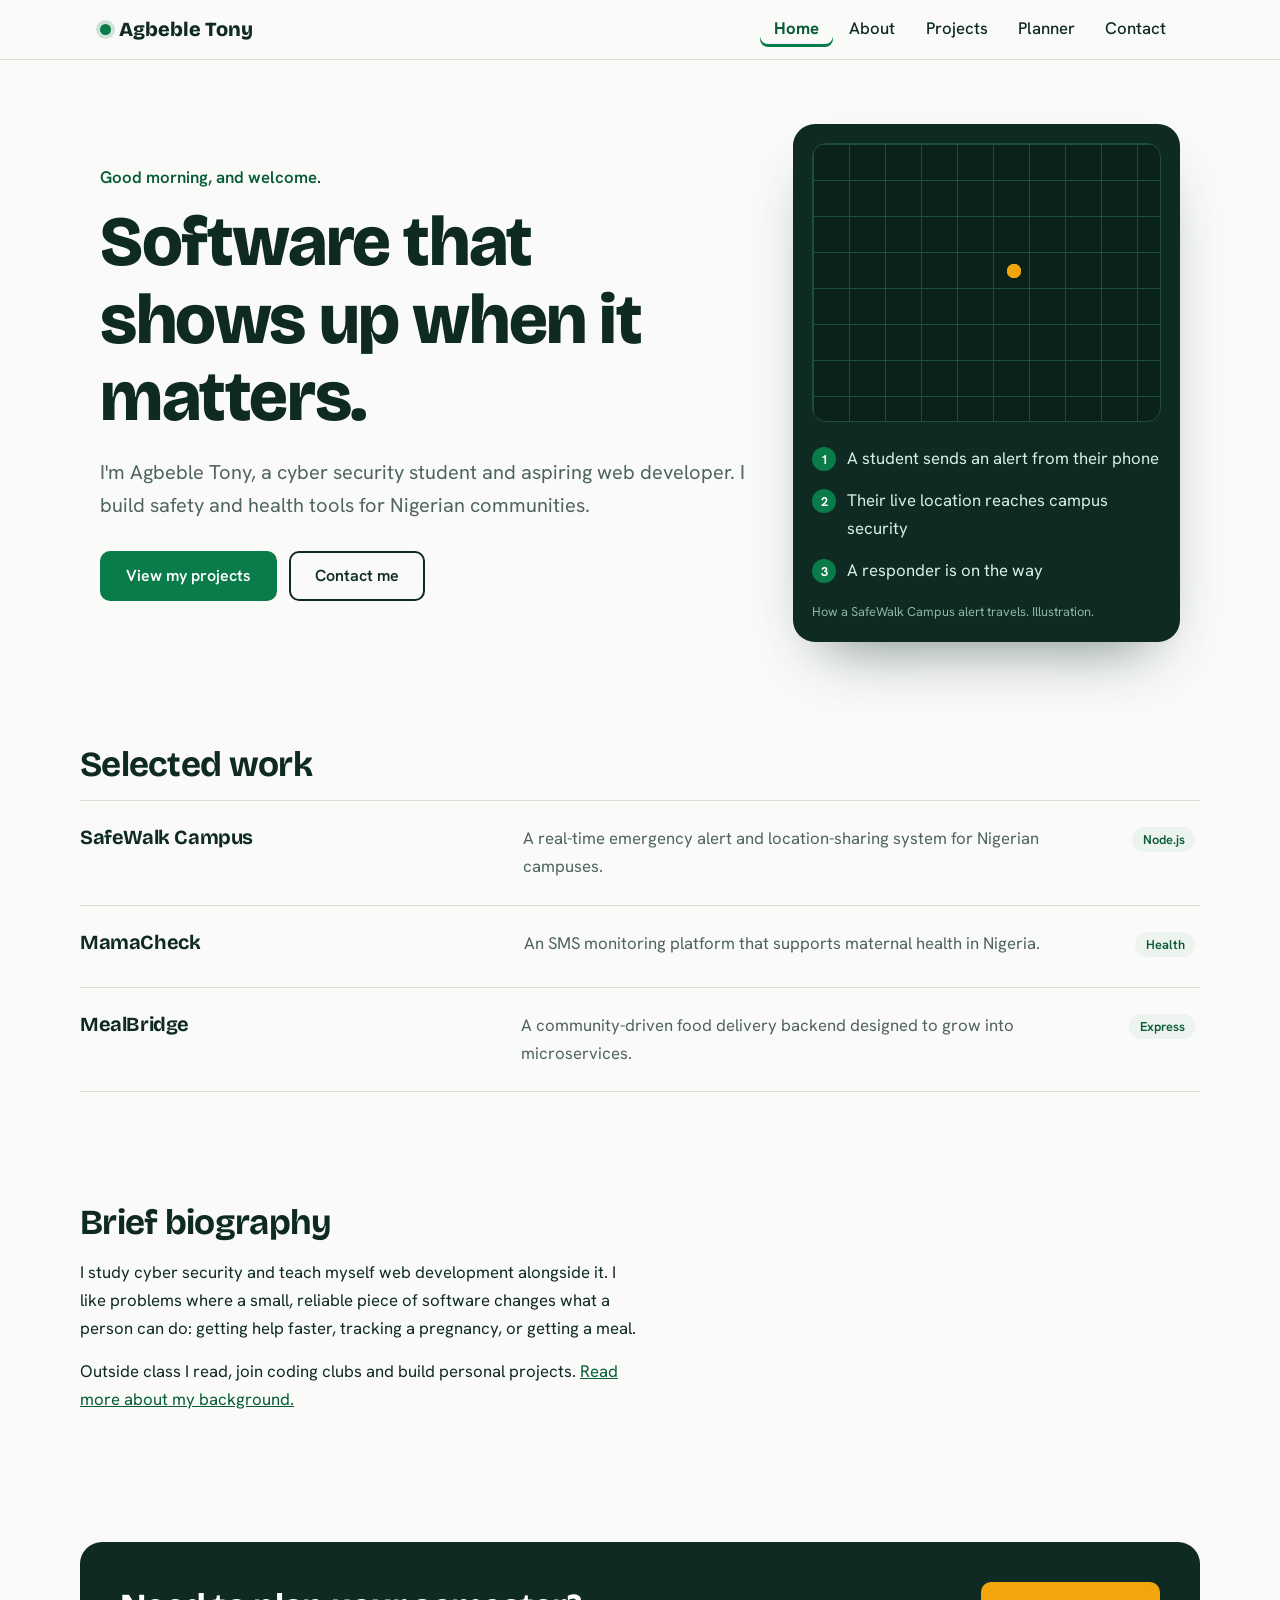
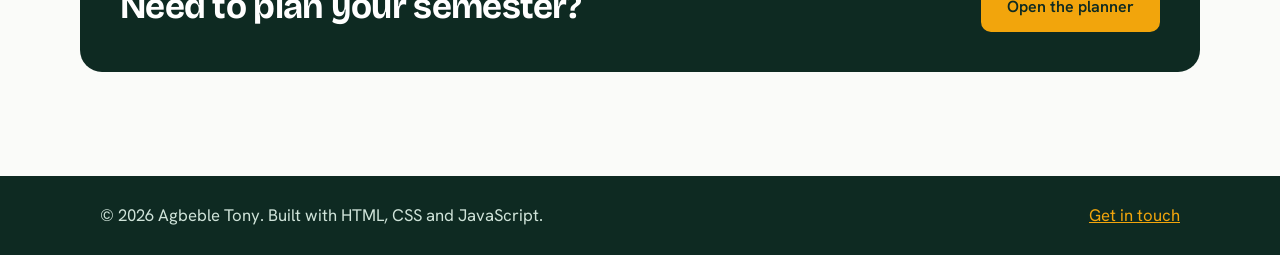
==== student-portfolio/index.html @ bce5b3aa "porfoilio revamps" ====
<!DOCTYPE html>
<html lang="en">
<head>
  <meta charset="UTF-8">
  <meta name="viewport" content="width=device-width, initial-scale=1.0">
  <meta name="description" content="Agbeble Tony is a cyber security student and aspiring web developer building safety and health tools for Nigerian communities.">
  <title>Agbeble Tony | Cyber Security Student &amp; Web Developer</title>
  <link rel="preconnect" href="https://fonts.googleapis.com">
  <link rel="preconnect" href="https://fonts.gstatic.com" crossorigin>
  <link rel="stylesheet" href="https://fonts.googleapis.com/css2?family=Bricolage+Grotesque:opsz,wght@12..96,500;12..96,700;12..96,800&family=Hanken+Grotesk:wght@400;500;600;700&display=swap">
  <link rel="stylesheet" href="css/style.css">
</head>
<body>
  <a class="skip" href="#main">Skip to content</a>
  <header class="site-header">
    <nav class="nav-bar" aria-label="Main navigation">
      <a href="index.html" class="logo">Agbeble Tony</a>
      <button class="menu-toggle" id="menuToggle" aria-label="Toggle menu" aria-expanded="false">&#9776;</button>
      <ul class="nav-links" id="navLinks">
        <li><a href="index.html">Home</a></li>
        <li><a href="about.html">About</a></li>
        <li><a href="projects.html">Projects</a></li>
        <li><a href="planner.html">Planner</a></li>
        <li><a href="contact.html">Contact</a></li>
      </ul>
    </nav>
  </header>

  <main id="main">
    <section class="wrap hero">
      <div>
        <p id="greeting">Welcome!</p>
        <h1>Software that shows up when it matters.</h1>
        <p class="lead">I'm Agbeble Tony, a cyber security student and aspiring web developer. I build safety and health tools for Nigerian communities.</p>
        <a href="projects.html" class="btn">View my projects</a>
        <a href="contact.html" class="btn ghost">Contact me</a>
      </div>
      <figure class="radar">
        <div class="radar-map" aria-hidden="true"><span class="ping"></span></div>
        <ol class="flow">
          <li>A student sends an alert from their phone</li>
          <li>Their live location reaches campus security</li>
          <li>A responder is on the way</li>
        </ol>
        <figcaption>How a SafeWalk Campus alert travels. Illustration.</figcaption>
      </figure>
    </section>

    <section class="wrap section">
      <h2>Selected work</h2>
      <a class="work-row" href="projects.html">
        <h3>SafeWalk Campus</h3>
        <p>A real-time emergency alert and location-sharing system for Nigerian campuses.</p>
        <span class="tag">Node.js</span>
      </a>
      <a class="work-row" href="projects.html">
        <h3>MamaCheck</h3>
        <p>An SMS monitoring platform that supports maternal health in Nigeria.</p>
        <span class="tag">Health</span>
      </a>
      <a class="work-row" href="projects.html">
        <h3>MealBridge</h3>
        <p>A community-driven food delivery backend designed to grow into microservices.</p>
        <span class="tag">Express</span>
      </a>
    </section>

    <section class="wrap section">
      <h2>Brief biography</h2>
      <p>I study cyber security and teach myself web development alongside it. I like problems where a small, reliable piece of software changes what a person can do: getting help faster, tracking a pregnancy, or getting a meal.</p>
      <p>Outside class I read, join coding clubs and build personal projects. <a href="about.html">Read more about my background.</a></p>
    </section>

    <section class="wrap section">
      <div class="band">
        <h2>Need to plan your semester?</h2>
        <a href="planner.html" class="btn">Open the planner</a>
      </div>
    </section>
  </main>

  <footer class="site-footer">
    <div class="wrap">
      <p>&copy; <span id="year">2026</span> Agbeble Tony. Built with HTML, CSS and JavaScript.</p>
      <p><a href="contact.html">Get in touch</a></p>
    </div>
  </footer>
  <script src="js/main.js"></script>
</body>
</html>
---- student-portfolio/css/style.css ----
/* Agbeble Tony portfolio: ink + Nigerian green, built around one idea: an alert that gets answered */
:root{
  --ink:#0e2a22; --green:#0a7c4a; --green-d:#075c37; --mist:#edf3ef; --paper:#fafbf9;
  --line:#d5e0d9; --amber:#f2a50c; --muted:#4f645b; --danger:#b42318;
  --r:14px;
  --display:"Bricolage Grotesque","Segoe UI",system-ui,sans-serif;
  --body:"Hanken Grotesk","Segoe UI",system-ui,sans-serif;
}
*{box-sizing:border-box;margin:0;padding:0}
html{scroll-behavior:smooth}
body{font-family:var(--body);background:var(--paper);color:var(--ink);line-height:1.65;min-height:100vh;display:flex;flex-direction:column;font-size:1.05rem}
img{max-width:100%;display:block}
a{color:var(--green-d)}
h1,h2,h3{font-family:var(--display);line-height:1.1;letter-spacing:-.02em}
h1{font-size:clamp(2.4rem,6vw,4.4rem);font-weight:800;margin-bottom:1.2rem}
h2{font-size:clamp(1.6rem,3vw,2.2rem);font-weight:700;margin-bottom:1rem}
h3{font-size:1.25rem;font-weight:700;margin-bottom:.4rem}
p{margin-bottom:1rem;max-width:62ch}
:focus-visible{outline:3px solid var(--amber);outline-offset:3px;border-radius:4px}
.skip{position:absolute;left:-999px;top:0;background:var(--ink);color:#fff;padding:.6rem 1rem;z-index:50}
.skip:focus{left:0}
.wrap{width:100%;max-width:1120px;margin:0 auto;padding:0 1.25rem}
main{flex:1}
.section{padding:3.5rem 0}
.page-head{padding:3.5rem 0 1rem}
.page-head p{font-size:1.15rem;color:var(--muted)}
.muted{color:var(--muted)}

/* Header */
.site-header{background:rgba(250,251,249,.92);backdrop-filter:blur(10px);border-bottom:1px solid var(--line);position:sticky;top:0;z-index:20;transition:box-shadow .3s}
.site-header.scrolled{box-shadow:0 6px 24px rgba(14,42,34,.08)}
.nav-bar{max-width:1120px;margin:0 auto;padding:.8rem 1.25rem;display:flex;align-items:center;justify-content:space-between;position:relative}
.logo{font-family:var(--display);font-weight:800;font-size:1.25rem;color:var(--ink);text-decoration:none;display:flex;align-items:center;gap:.5rem}
.logo::before{content:"";width:.7rem;height:.7rem;border-radius:50%;background:var(--green);box-shadow:0 0 0 4px rgba(10,124,74,.18)}
.nav-links{list-style:none;display:flex;gap:.2rem}
.nav-links a{color:var(--ink);text-decoration:none;padding:.45rem .85rem;border-radius:8px;font-weight:500}
.nav-links a:hover{background:var(--mist)}
.nav-links a.active{color:var(--green-d);font-weight:700;box-shadow:inset 0 -3px 0 var(--green)}
.menu-toggle{display:none;background:none;border:1.5px solid var(--ink);color:var(--ink);font-size:1.3rem;padding:.1rem .6rem;border-radius:8px;cursor:pointer}

/* Buttons */
.btn{display:inline-block;background:var(--green);color:#fff;padding:.8rem 1.5rem;border:2px solid var(--green);border-radius:10px;text-decoration:none;font:600 1rem var(--body);cursor:pointer;transition:background .2s,transform .2s}
.btn:hover{background:var(--green-d);border-color:var(--green-d)}
.btn:active{transform:translateY(1px)}
.btn.ghost{background:transparent;color:var(--ink);border-color:var(--ink);margin-left:.5rem}
.btn.ghost:hover{background:var(--ink);color:#fff}
.btn.small{padding:.45rem .9rem;font-size:.9rem}

/* Hero: the one memorable moment */
.hero{display:grid;grid-template-columns:1.25fr .75fr;gap:3rem;align-items:center;padding:4rem 1.25rem 3rem}
.hero .lead{font-size:1.25rem;color:var(--muted);margin-bottom:1.8rem}
#greeting{font-weight:600;color:var(--green-d);margin-bottom:.8rem}
.radar{background:var(--ink);color:#d9efe4;border-radius:22px;padding:1.2rem;box-shadow:0 30px 60px -30px rgba(14,42,34,.6)}
.radar-map{position:relative;aspect-ratio:5/4;border-radius:14px;border:1px solid #1f4d3d;overflow:hidden;
  background:linear-gradient(#1f4d3d 1px,transparent 1px) 0 0/36px 36px,linear-gradient(90deg,#1f4d3d 1px,transparent 1px) 0 0/36px 36px,#0b221b}
.ping{position:absolute;left:58%;top:46%;width:14px;height:14px;margin:-7px;border-radius:50%;background:var(--amber)}
.ping::before,.ping::after{content:"";position:absolute;inset:0;border-radius:50%;border:2px solid var(--amber);animation:ring 2.4s ease-out infinite}
.ping::after{animation-delay:1.2s}
@keyframes ring{from{transform:scale(1);opacity:.9}to{transform:scale(7);opacity:0}}
.flow{list-style:none;counter-reset:s;margin:1rem 0 .6rem}
.flow li{counter-increment:s;display:flex;gap:.7rem;padding:.45rem 0;opacity:0;animation:reveal .6s ease forwards}
.flow li::before{content:counter(s);flex:none;width:1.5rem;height:1.5rem;border-radius:50%;background:var(--green);color:#fff;font-size:.8rem;font-weight:700;display:grid;place-items:center;margin-top:.15rem}
.flow li:nth-child(1){animation-delay:.5s}.flow li:nth-child(2){animation-delay:1.5s}.flow li:nth-child(3){animation-delay:2.5s}
@keyframes reveal{from{opacity:0;transform:translateX(-8px)}to{opacity:1;transform:none}}
.radar figcaption{font-size:.8rem;color:#8fb5a4}

/* Work rows */
.work-row{display:grid;grid-template-columns:1fr 1.4fr auto;gap:1.5rem;align-items:baseline;padding:1.5rem 0;border-top:1px solid var(--line);text-decoration:none;color:var(--ink);transition:background .2s,padding .2s}
.work-row:last-child{border-bottom:1px solid var(--line)}
.work-row:hover{background:var(--mist);padding-left:1rem;padding-right:1rem}
.work-row p{margin:0;color:var(--muted)}
.band{background:var(--ink);color:#fff;border-radius:22px;padding:2.5rem;display:flex;justify-content:space-between;align-items:center;gap:1.5rem;flex-wrap:wrap}
.band h2{margin:0}
.band .btn{background:var(--amber);border-color:var(--amber);color:var(--ink)}

/* Cards & grids */
.card{background:#fff;border:1px solid var(--line);border-radius:var(--r);padding:1.6rem;margin-bottom:1.5rem}
.grid{display:grid;grid-template-columns:repeat(auto-fit,minmax(280px,1fr));gap:1.5rem}
.grid .card{margin-bottom:0}
.project-card{padding:0;overflow:hidden;display:flex;flex-direction:column}
.project-card .bar{height:8px;background:var(--green)}
.project-card:nth-child(2) .bar{background:var(--amber)}
.project-card:nth-child(3) .bar{background:var(--ink)}
.project-card .body{padding:1.4rem;display:flex;flex-direction:column;flex:1}
.project-card .body a{margin-top:auto;font-weight:600}
.project-card[hidden]{display:none}
.tag{display:inline-block;background:var(--mist);color:var(--green-d);font-size:.8rem;font-weight:600;padding:.12rem .65rem;border-radius:999px;margin:0 .3rem .4rem 0}
.chips{display:flex;gap:.5rem;flex-wrap:wrap;margin:1.2rem 0 1.8rem}
.chip{background:#fff;border:1.5px solid var(--line);border-radius:999px;padding:.4rem 1rem;font:600 .95rem var(--body);cursor:pointer;color:var(--ink)}
.chip[aria-pressed="true"]{background:var(--ink);border-color:var(--ink);color:#fff}

/* Lists, tables */
ul.styled,ol.styled{margin:0 0 1rem 1.3rem}
ul.styled li,ol.styled li{margin-bottom:.4rem}
.table-wrap{overflow-x:auto}
table{width:100%;border-collapse:collapse}
caption{text-align:left;color:var(--muted);padding-bottom:.6rem}
th,td{padding:.75rem .9rem;text-align:left;border-bottom:1px solid var(--line)}
th{background:var(--ink);color:#fff;font-weight:600}
tbody tr:hover{background:var(--mist)}
.about-top{display:grid;grid-template-columns:200px 1fr;gap:2rem;align-items:center;margin-bottom:2rem}
.about-top img{width:200px;height:200px;border-radius:50%;border:4px solid var(--green)}
.skill-group h3{margin-top:1rem}
video,audio{width:100%;border-radius:var(--r);margin-top:.5rem}

/* Planner */
.planner-form{display:flex;gap:.6rem;flex-wrap:wrap}
.planner-form input[type=text]{flex:2 1 220px}
.planner-form input[type=date]{flex:1 1 150px}
.progress{height:10px;background:var(--mist);border-radius:99px;overflow:hidden;margin-top:1.2rem}
.progress span{display:block;height:100%;width:0;background:var(--green);transition:width .5s ease}
.task-stats{display:flex;gap:1.5rem;flex-wrap:wrap;color:var(--muted);font-weight:600;margin:.8rem 0}
.toolbar{display:flex;justify-content:space-between;gap:.6rem;flex-wrap:wrap;align-items:center}
.task-list{list-style:none;margin-top:1rem}
.task-item{display:flex;align-items:center;gap:.8rem;border:1px solid var(--line);border-left:5px solid var(--green);border-radius:10px;padding:.8rem 1rem;margin-bottom:.6rem;background:#fff}
.task-item.completed{border-left-color:#9db3a8;opacity:.7}
.task-item.completed .task-title{text-decoration:line-through}
.task-item.overdue{border-left-color:var(--danger)}
.task-text{flex:1;word-break:break-word}
.task-date{font-size:.85rem;color:var(--muted)}
.overdue .task-date{color:var(--danger);font-weight:600}
.task-item input[type=checkbox]{width:20px;height:20px;accent-color:var(--green);cursor:pointer}
.delete-btn{background:none;color:var(--danger);border:1.5px solid var(--danger);border-radius:8px;padding:.3rem .8rem;cursor:pointer;font:600 .9rem var(--body)}
.delete-btn:hover{background:var(--danger);color:#fff}
.empty-msg{text-align:center;color:var(--muted);padding:1.2rem}

/* Forms */
form .field{margin-bottom:1.1rem}
label{display:block;font-weight:600;margin-bottom:.3rem}
input[type=text],input[type=email],input[type=tel],input[type=date],textarea{width:100%;padding:.75rem .9rem;border:2px solid var(--line);border-radius:10px;font:inherit;background:#fff;transition:border-color .2s}
input:focus,textarea:focus{outline:none;border-color:var(--green)}
textarea{min-height:140px;resize:vertical}
.error{color:var(--danger);font-size:.88rem;min-height:1.2rem;display:block;margin-top:.25rem}
input.invalid,textarea.invalid{border-color:var(--danger)}
.count{font-size:.85rem;color:var(--muted);text-align:right}
.form-success{background:var(--mist);color:var(--green-d);border:1px solid var(--green);padding:1rem;border-radius:10px;margin-top:1rem;display:none;font-weight:600}

/* Footer */
.site-footer{background:var(--ink);color:#cfe3d9;padding:1.6rem 1.25rem;margin-top:3rem}
.site-footer .wrap{display:flex;justify-content:space-between;gap:1rem;flex-wrap:wrap}
.site-footer p{margin:0;max-width:none}
.site-footer a{color:var(--amber)}

@media (max-width:800px){
  .hero{grid-template-columns:1fr;padding-top:2.5rem}
  .work-row{grid-template-columns:1fr;gap:.3rem}
  .about-top{grid-template-columns:1fr}
  .menu-toggle{display:block}
  .nav-links{display:none;position:absolute;top:100%;left:0;right:0;background:var(--paper);border-bottom:1px solid var(--line);flex-direction:column;padding:.6rem 1.25rem 1rem}
  .nav-links.open{display:flex}
}
@media (prefers-reduced-motion:reduce){
  *{animation:none!important;transition:none!important}
  .flow li{opacity:1}
}
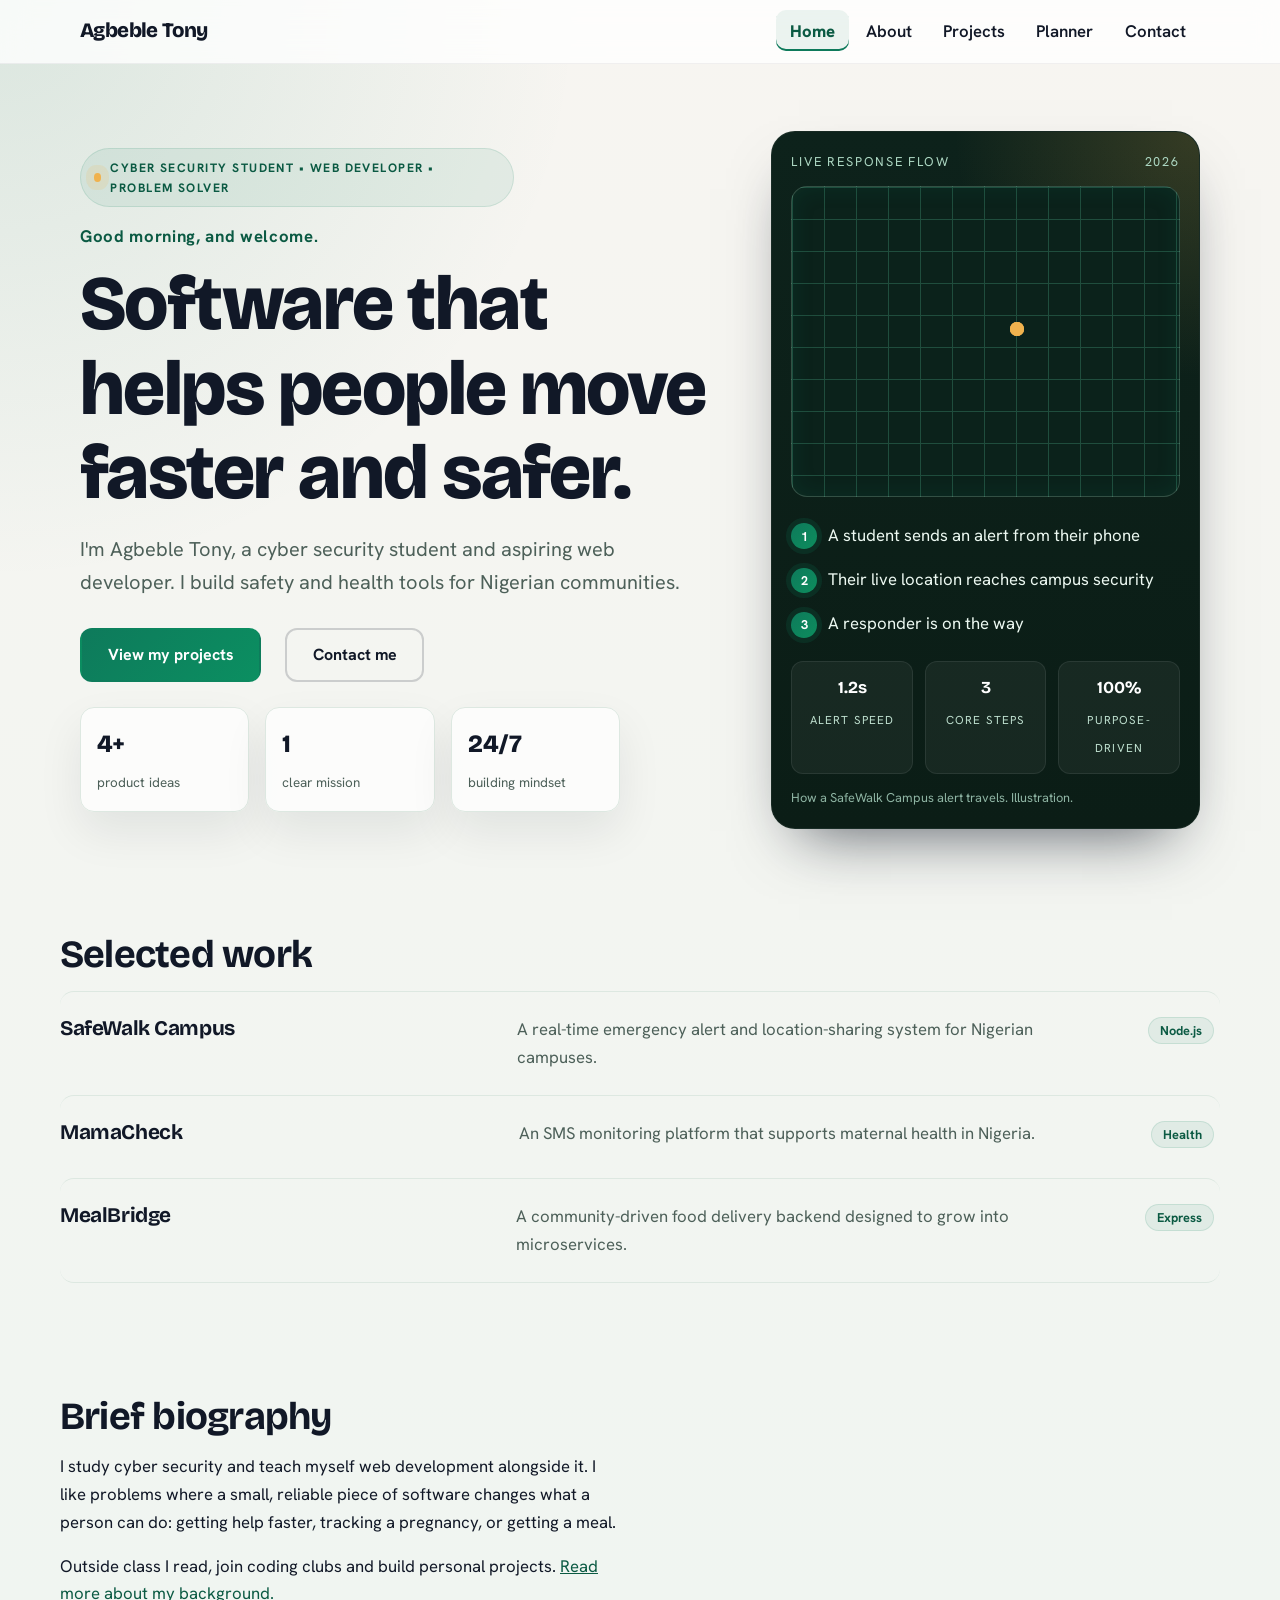
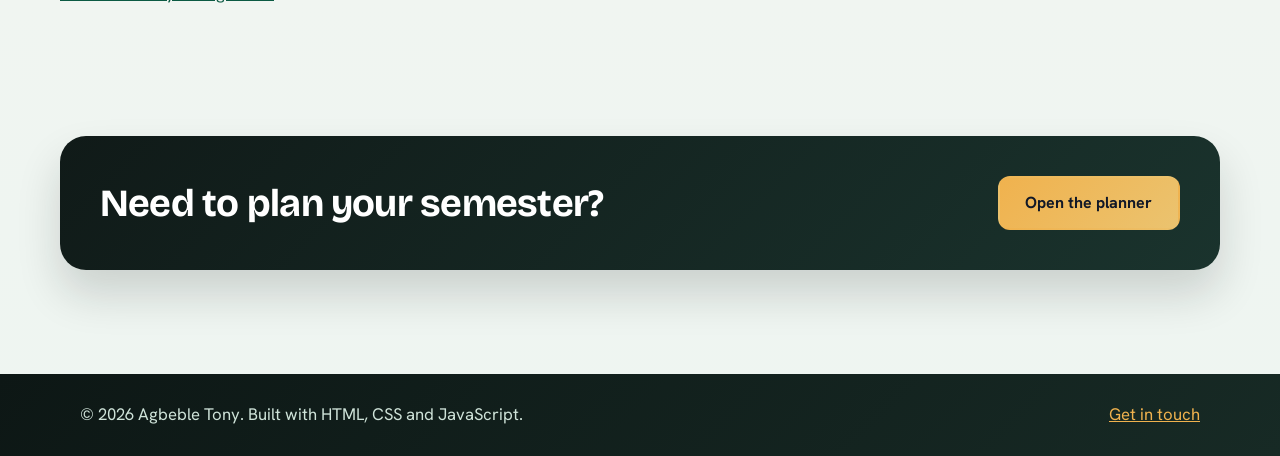
==== commit 782ad849: "edited my university date" ====
--- a/student-portfolio/index.html
+++ b/student-portfolio/index.html
@@ -15,7 +15,6 @@
   <header class="site-header">
     <nav class="nav-bar" aria-label="Main navigation">
       <a href="index.html" class="logo">Agbeble Tony</a>
-      <button class="menu-toggle" id="menuToggle" aria-label="Toggle menu" aria-expanded="false">&#9776;</button>
       <ul class="nav-links" id="navLinks">
         <li><a href="index.html">Home</a></li>
         <li><a href="about.html">About</a></li>
@@ -28,20 +27,34 @@
 
   <main id="main">
     <section class="wrap hero">
-      <div>
+      <div class="hero-copy">
+        <p class="eyebrow">Cyber security student • web developer • problem solver</p>
         <p id="greeting">Welcome!</p>
-        <h1>Software that shows up when it matters.</h1>
+        <h1>Software that helps people move faster and safer.</h1>
         <p class="lead">I'm Agbeble Tony, a cyber security student and aspiring web developer. I build safety and health tools for Nigerian communities.</p>
-        <a href="projects.html" class="btn">View my projects</a>
-        <a href="contact.html" class="btn ghost">Contact me</a>
+        <div class="cta-group">
+          <a href="projects.html" class="btn">View my projects</a>
+          <a href="contact.html" class="btn ghost">Contact me</a>
+        </div>
+        <div class="hero-stats" aria-label="Quick stats">
+          <div><strong>4+</strong><span>product ideas</span></div>
+          <div><strong>1</strong><span>clear mission</span></div>
+          <div><strong>24/7</strong><span>building mindset</span></div>
+        </div>
       </div>
-      <figure class="radar">
+      <figure class="radar premium-panel">
+        <div class="radar-top"><span>Live response flow</span><span>2026</span></div>
         <div class="radar-map" aria-hidden="true"><span class="ping"></span></div>
         <ol class="flow">
           <li>A student sends an alert from their phone</li>
           <li>Their live location reaches campus security</li>
           <li>A responder is on the way</li>
         </ol>
+        <div class="metric-grid">
+          <div class="metric"><strong>1.2s</strong><span>Alert speed</span></div>
+          <div class="metric"><strong>3</strong><span>Core steps</span></div>
+          <div class="metric"><strong>100%</strong><span>Purpose-driven</span></div>
+        </div>
         <figcaption>How a SafeWalk Campus alert travels. Illustration.</figcaption>
       </figure>
     </section>
--- a/student-portfolio/css/style.css
+++ b/student-portfolio/css/style.css
@@ -1,142 +1,158 @@
 /* Agbeble Tony portfolio: ink + Nigerian green, built around one idea: an alert that gets answered */
 :root{
-  --ink:#0e2a22; --green:#0a7c4a; --green-d:#075c37; --mist:#edf3ef; --paper:#fafbf9;
-  --line:#d5e0d9; --amber:#f2a50c; --muted:#4f645b; --danger:#b42318;
-  --r:14px;
+  --ink:#111827; --green:#0e7a5b; --green-d:#0b5a43; --mist:#edf5f1; --paper:#f5f3ee;
+  --line:#dde8e1; --amber:#f0b24e; --muted:#4d6059; --danger:#b42318;
+  --panel:#ffffff; --shadow:0 20px 45px rgba(17,24,39,.08);
+  --r:20px;
   --display:"Bricolage Grotesque","Segoe UI",system-ui,sans-serif;
   --body:"Hanken Grotesk","Segoe UI",system-ui,sans-serif;
 }
 *{box-sizing:border-box;margin:0;padding:0}
 html{scroll-behavior:smooth}
-body{font-family:var(--body);background:var(--paper);color:var(--ink);line-height:1.65;min-height:100vh;display:flex;flex-direction:column;font-size:1.05rem}
+body{font-family:var(--body);background:radial-gradient(circle at top left, rgba(14,122,91,.12), transparent 24%), linear-gradient(180deg, #f7f5f1 0%, #eef5f1 100%);color:var(--ink);line-height:1.65;min-height:100vh;display:flex;flex-direction:column;font-size:1.05rem}
 img{max-width:100%;display:block}
 a{color:var(--green-d)}
 h1,h2,h3{font-family:var(--display);line-height:1.1;letter-spacing:-.02em}
-h1{font-size:clamp(2.4rem,6vw,4.4rem);font-weight:800;margin-bottom:1.2rem}
-h2{font-size:clamp(1.6rem,3vw,2.2rem);font-weight:700;margin-bottom:1rem}
-h3{font-size:1.25rem;font-weight:700;margin-bottom:.4rem}
+h1{font-size:clamp(2.8rem,6vw,5rem);font-weight:800;margin-bottom:1.1rem;max-width:14ch}
+h2{font-size:clamp(1.7rem,3vw,2.5rem);font-weight:700;margin-bottom:1rem}
+h3{font-size:1.3rem;font-weight:700;margin-bottom:.45rem}
 p{margin-bottom:1rem;max-width:62ch}
 :focus-visible{outline:3px solid var(--amber);outline-offset:3px;border-radius:4px}
 .skip{position:absolute;left:-999px;top:0;background:var(--ink);color:#fff;padding:.6rem 1rem;z-index:50}
 .skip:focus{left:0}
-.wrap{width:100%;max-width:1120px;margin:0 auto;padding:0 1.25rem}
+.wrap{width:100%;max-width:1160px;margin:0 auto;padding:0 1.25rem}
 main{flex:1}
 .section{padding:3.5rem 0}
-.page-head{padding:3.5rem 0 1rem}
+.page-head{padding:3.5rem 0 1.25rem}
 .page-head p{font-size:1.15rem;color:var(--muted)}
 .muted{color:var(--muted)}
 
 /* Header */
-.site-header{background:rgba(250,251,249,.92);backdrop-filter:blur(10px);border-bottom:1px solid var(--line);position:sticky;top:0;z-index:20;transition:box-shadow .3s}
-.site-header.scrolled{box-shadow:0 6px 24px rgba(14,42,34,.08)}
-.nav-bar{max-width:1120px;margin:0 auto;padding:.8rem 1.25rem;display:flex;align-items:center;justify-content:space-between;position:relative}
-.logo{font-family:var(--display);font-weight:800;font-size:1.25rem;color:var(--ink);text-decoration:none;display:flex;align-items:center;gap:.5rem}
-.logo::before{content:"";width:.7rem;height:.7rem;border-radius:50%;background:var(--green);box-shadow:0 0 0 4px rgba(10,124,74,.18)}
-.nav-links{list-style:none;display:flex;gap:.2rem}
-.nav-links a{color:var(--ink);text-decoration:none;padding:.45rem .85rem;border-radius:8px;font-weight:500}
-.nav-links a:hover{background:var(--mist)}
-.nav-links a.active{color:var(--green-d);font-weight:700;box-shadow:inset 0 -3px 0 var(--green)}
-.menu-toggle{display:none;background:none;border:1.5px solid var(--ink);color:var(--ink);font-size:1.3rem;padding:.1rem .6rem;border-radius:8px;cursor:pointer}
+.site-header{background:rgba(255,255,255,.78);backdrop-filter:blur(14px);border-bottom:1px solid rgba(17,24,39,.06);position:sticky;top:0;z-index:20;transition:box-shadow .25s ease,border-color .25s ease}
+.site-header.scrolled{box-shadow:0 16px 40px rgba(17,24,39,.08);border-color:rgba(17,24,39,.1)}
+.nav-bar{max-width:1160px;margin:0 auto;padding:.9rem 1.25rem;display:flex;align-items:center;justify-content:space-between;position:relative}
+.logo{font-family:var(--display);font-weight:800;font-size:1.28rem;color:var(--ink);text-decoration:none;display:flex;align-items:center;gap:.65rem;letter-spacing:-.03em}
+.nav-links{list-style:none;display:flex;gap:.15rem;align-items:center}
+.nav-links a{color:var(--ink);text-decoration:none;padding:.62rem .9rem;border-radius:10px;font-weight:600;transition:background .2s,color .2s,transform .2s}
+.nav-links a:hover{background:rgba(14,122,91,.08);transform:translateY(-1px)}
+.nav-links a.active{color:var(--green-d);font-weight:800;background:rgba(14,122,91,.08);box-shadow:inset 0 -2px 0 var(--green)}
+.menu-toggle{display:none;background:none;border:1.5px solid rgba(17,24,39,.25);color:var(--ink);font-size:1.3rem;padding:.1rem .6rem;border-radius:8px;cursor:pointer}
 
 /* Buttons */
-.btn{display:inline-block;background:var(--green);color:#fff;padding:.8rem 1.5rem;border:2px solid var(--green);border-radius:10px;text-decoration:none;font:600 1rem var(--body);cursor:pointer;transition:background .2s,transform .2s}
-.btn:hover{background:var(--green-d);border-color:var(--green-d)}
-.btn:active{transform:translateY(1px)}
-.btn.ghost{background:transparent;color:var(--ink);border-color:var(--ink);margin-left:.5rem}
-.btn.ghost:hover{background:var(--ink);color:#fff}
+.btn{display:inline-block;background:linear-gradient(135deg, var(--green), #0b8f61);color:#fff;padding:.9rem 1.6rem;border:2px solid transparent;border-radius:12px;text-decoration:none;font:700 1rem var(--body);cursor:pointer;transition:transform .2s, box-shadow .2s, filter .2s}
+.btn:hover{transform:translateY(-2px);box-shadow:0 16px 30px rgba(14,122,91,.22);filter:saturate(1.04)}
+.btn:active{transform:translateY(0)}
+.btn.ghost{background:transparent;color:var(--ink);border-color:rgba(17,24,39,.18);margin-left:.5rem}
+.btn.ghost:hover{background:var(--ink);color:#fff;box-shadow:none}
 .btn.small{padding:.45rem .9rem;font-size:.9rem}
 
-/* Hero: the one memorable moment */
-.hero{display:grid;grid-template-columns:1.25fr .75fr;gap:3rem;align-items:center;padding:4rem 1.25rem 3rem}
-.hero .lead{font-size:1.25rem;color:var(--muted);margin-bottom:1.8rem}
-#greeting{font-weight:600;color:var(--green-d);margin-bottom:.8rem}
-.radar{background:var(--ink);color:#d9efe4;border-radius:22px;padding:1.2rem;box-shadow:0 30px 60px -30px rgba(14,42,34,.6)}
-.radar-map{position:relative;aspect-ratio:5/4;border-radius:14px;border:1px solid #1f4d3d;overflow:hidden;
-  background:linear-gradient(#1f4d3d 1px,transparent 1px) 0 0/36px 36px,linear-gradient(90deg,#1f4d3d 1px,transparent 1px) 0 0/36px 36px,#0b221b}
+/* Hero */
+.hero{display:grid;grid-template-columns:1.2fr .8fr;gap:3rem;align-items:center;padding:4.2rem 1.25rem 3rem}
+.hero-copy{max-width:640px}
+.eyebrow{display:inline-flex;align-items:center;gap:.55rem;font-size:.76rem;font-weight:700;letter-spacing:.12em;text-transform:uppercase;color:var(--green-d);background:rgba(14,122,91,.08);padding:.55rem .8rem;border:1px solid rgba(14,122,91,.12);border-radius:999px;margin-bottom:1rem}
+.eyebrow::before{content:"";display:inline-block;width:.55rem;height:.55rem;border-radius:50%;background:var(--amber);box-shadow:0 0 0 8px rgba(240,178,78,.15)}
+.hero .lead{font-size:1.25rem;color:var(--muted);margin-bottom:1.8rem;max-width:56ch}
+.cta-group{display:flex;gap:1rem;flex-wrap:wrap;margin-bottom:1.6rem}
+#greeting{font-weight:700;color:var(--green-d);margin-bottom:.7rem;letter-spacing:.04em}
+.hero-stats{display:grid;grid-template-columns:repeat(3, minmax(0,1fr));gap:1rem;max-width:540px}
+.hero-stats div{background:rgba(255,255,255,.75);border:1px solid var(--line);border-radius:14px;padding:.95rem 1rem;box-shadow:var(--shadow)}
+.hero-stats strong{display:block;font-size:1.55rem;font-family:var(--display);font-weight:800;color:var(--ink);margin-bottom:.2rem}
+.hero-stats span{font-size:.84rem;color:var(--muted)}
+.radar{background:linear-gradient(180deg, #0d221b 0%, #0b1d16 100%);color:#d9efe4;border-radius:24px;padding:1.2rem;box-shadow:0 30px 60px -28px rgba(17,24,39,.7);border:1px solid rgba(255,255,255,.05)}
+.premium-panel{position:relative;overflow:hidden}
+.premium-panel::before{content:"";position:absolute;inset:0;background:radial-gradient(circle at top right, rgba(240,178,78,.18), transparent 30%);pointer-events:none}
+.radar-top{display:flex;justify-content:space-between;align-items:center;font-size:.8rem;text-transform:uppercase;letter-spacing:.14em;color:#acd7c2;margin-bottom:.9rem;position:relative;z-index:1}
+.radar-map{position:relative;aspect-ratio:5/4;border-radius:16px;border:1px solid rgba(171,213,192,.25);overflow:hidden;box-shadow:inset 0 0 22px rgba(14,122,91,.15);background:linear-gradient(#1f4d3d 1px,transparent 1px) 0 0/32px 32px,linear-gradient(90deg,#1f4d3d 1px,transparent 1px) 0 0/32px 32px,#0b221b;position:relative;z-index:1}
 .ping{position:absolute;left:58%;top:46%;width:14px;height:14px;margin:-7px;border-radius:50%;background:var(--amber)}
 .ping::before,.ping::after{content:"";position:absolute;inset:0;border-radius:50%;border:2px solid var(--amber);animation:ring 2.4s ease-out infinite}
 .ping::after{animation-delay:1.2s}
 @keyframes ring{from{transform:scale(1);opacity:.9}to{transform:scale(7);opacity:0}}
-.flow{list-style:none;counter-reset:s;margin:1rem 0 .6rem}
-.flow li{counter-increment:s;display:flex;gap:.7rem;padding:.45rem 0;opacity:0;animation:reveal .6s ease forwards}
-.flow li::before{content:counter(s);flex:none;width:1.5rem;height:1.5rem;border-radius:50%;background:var(--green);color:#fff;font-size:.8rem;font-weight:700;display:grid;place-items:center;margin-top:.15rem}
+.flow{list-style:none;counter-reset:s;margin:1rem 0 .8rem;position:relative;z-index:1}
+.flow li{counter-increment:s;display:flex;gap:.72rem;padding:.52rem 0;opacity:0;animation:reveal .6s ease forwards;color:#edf9f2}
+.flow li::before{content:counter(s);flex:none;width:1.6rem;height:1.6rem;border-radius:50%;background:linear-gradient(135deg, var(--green), #0d8d5d);color:#fff;font-size:.8rem;font-weight:700;display:grid;place-items:center;margin-top:.12rem;box-shadow:0 0 0 5px rgba(14,122,91,.18)}
 .flow li:nth-child(1){animation-delay:.5s}.flow li:nth-child(2){animation-delay:1.5s}.flow li:nth-child(3){animation-delay:2.5s}
 @keyframes reveal{from{opacity:0;transform:translateX(-8px)}to{opacity:1;transform:none}}
-.radar figcaption{font-size:.8rem;color:#8fb5a4}
+.metric-grid{display:grid;grid-template-columns:repeat(3,1fr);gap:.75rem;position:relative;z-index:1;margin-top:.9rem}
+.metric{background:rgba(255,255,255,.05);border:1px solid rgba(255,255,255,.08);border-radius:12px;padding:.8rem .7rem;text-align:center}
+.metric strong{display:block;font-size:1.05rem;color:#fff;font-family:var(--display);margin-bottom:.2rem}
+.metric span{color:#bfe0cf;font-size:.72rem;text-transform:uppercase;letter-spacing:.1em}
+.radar figcaption{font-size:.8rem;color:#8fb5a4;position:relative;z-index:1;margin-top:.8rem}
 
 /* Work rows */
-.work-row{display:grid;grid-template-columns:1fr 1.4fr auto;gap:1.5rem;align-items:baseline;padding:1.5rem 0;border-top:1px solid var(--line);text-decoration:none;color:var(--ink);transition:background .2s,padding .2s}
+.work-row{display:grid;grid-template-columns:1fr 1.4fr auto;gap:1.5rem;align-items:baseline;padding:1.5rem 0;border-top:1px solid var(--line);text-decoration:none;color:var(--ink);transition:background .2s,padding .2s;border-radius:14px}
 .work-row:last-child{border-bottom:1px solid var(--line)}
-.work-row:hover{background:var(--mist);padding-left:1rem;padding-right:1rem}
+.work-row:hover{background:rgba(255,255,255,.7);box-shadow:var(--shadow);padding-left:1rem;padding-right:1rem}
 .work-row p{margin:0;color:var(--muted)}
-.band{background:var(--ink);color:#fff;border-radius:22px;padding:2.5rem;display:flex;justify-content:space-between;align-items:center;gap:1.5rem;flex-wrap:wrap}
+.band{background:linear-gradient(135deg, #101a18, #1a332d);color:#fff;border-radius:26px;padding:2.5rem;display:flex;justify-content:space-between;align-items:center;gap:1.5rem;flex-wrap:wrap;box-shadow:0 24px 44px rgba(16,26,24,.16)}
 .band h2{margin:0}
-.band .btn{background:var(--amber);border-color:var(--amber);color:var(--ink)}
+.band .btn{background:linear-gradient(135deg, var(--amber), #ebc36f);border-color:transparent;color:var(--ink)}
 
 /* Cards & grids */
-.card{background:#fff;border:1px solid var(--line);border-radius:var(--r);padding:1.6rem;margin-bottom:1.5rem}
+.card{background:rgba(255,255,255,.85);border:1px solid var(--line);border-radius:var(--r);padding:1.7rem;margin-bottom:1.5rem;box-shadow:var(--shadow)}
 .grid{display:grid;grid-template-columns:repeat(auto-fit,minmax(280px,1fr));gap:1.5rem}
 .grid .card{margin-bottom:0}
-.project-card{padding:0;overflow:hidden;display:flex;flex-direction:column}
-.project-card .bar{height:8px;background:var(--green)}
-.project-card:nth-child(2) .bar{background:var(--amber)}
-.project-card:nth-child(3) .bar{background:var(--ink)}
-.project-card .body{padding:1.4rem;display:flex;flex-direction:column;flex:1}
-.project-card .body a{margin-top:auto;font-weight:600}
+.project-card{padding:0;overflow:hidden;display:flex;flex-direction:column;transition:transform .2s, box-shadow .2s}
+.project-card:hover{transform:translateY(-3px);box-shadow:0 24px 38px rgba(17,24,39,.08)}
+.project-card .bar{height:8px;background:linear-gradient(90deg, var(--green), #86d2a7)}
+.project-card:nth-child(2) .bar{background:linear-gradient(90deg, var(--amber), #f9d270)}
+.project-card:nth-child(3) .bar{background:linear-gradient(90deg, #111827, #374151)}
+.project-card .body{padding:1.5rem;display:flex;flex-direction:column;flex:1}
+.project-card .body a{margin-top:auto;font-weight:700}
 .project-card[hidden]{display:none}
-.tag{display:inline-block;background:var(--mist);color:var(--green-d);font-size:.8rem;font-weight:600;padding:.12rem .65rem;border-radius:999px;margin:0 .3rem .4rem 0}
-.chips{display:flex;gap:.5rem;flex-wrap:wrap;margin:1.2rem 0 1.8rem}
-.chip{background:#fff;border:1.5px solid var(--line);border-radius:999px;padding:.4rem 1rem;font:600 .95rem var(--body);cursor:pointer;color:var(--ink)}
-.chip[aria-pressed="true"]{background:var(--ink);border-color:var(--ink);color:#fff}
+.tag{display:inline-block;background:rgba(14,122,91,.08);color:var(--green-d);font-size:.8rem;font-weight:700;padding:.12rem .7rem;border-radius:999px;margin:0 .35rem .35rem 0;border:1px solid rgba(14,122,91,.12)}
+.chips{display:flex;gap:.6rem;flex-wrap:wrap;margin:1.2rem 0 1.8rem}
+.chip{background:rgba(255,255,255,.75);border:1.5px solid var(--line);border-radius:999px;padding:.45rem 1rem;font:600 .95rem var(--body);cursor:pointer;color:var(--ink);transition:all .2s ease}
+.chip:hover{border-color:rgba(14,122,91,.32)}
+.chip[aria-pressed="true"]{background:linear-gradient(135deg, var(--ink), #1b2d26);border-color:var(--ink);color:#fff;box-shadow:0 12px 20px rgba(17,24,39,.12)}
 
 /* Lists, tables */
 ul.styled,ol.styled{margin:0 0 1rem 1.3rem}
-ul.styled li,ol.styled li{margin-bottom:.4rem}
-.table-wrap{overflow-x:auto}
+ul.styled li,ol.styled li{margin-bottom:.45rem}
+.table-wrap{overflow-x:auto;border:1px solid var(--line);border-radius:14px;background:#fff;box-shadow:var(--shadow)}
 table{width:100%;border-collapse:collapse}
-caption{text-align:left;color:var(--muted);padding-bottom:.6rem}
-th,td{padding:.75rem .9rem;text-align:left;border-bottom:1px solid var(--line)}
-th{background:var(--ink);color:#fff;font-weight:600}
-tbody tr:hover{background:var(--mist)}
-.about-top{display:grid;grid-template-columns:200px 1fr;gap:2rem;align-items:center;margin-bottom:2rem}
-.about-top img{width:200px;height:200px;border-radius:50%;border:4px solid var(--green)}
+caption{text-align:left;color:var(--muted);padding:1rem 1rem .7rem}
+th,td{padding:.85rem 1rem;text-align:left;border-bottom:1px solid var(--line)}
+th{background:linear-gradient(135deg, #121d1b, #1d332c);color:#fff;font-weight:700}
+tbody tr:hover{background:rgba(14,122,91,.04)}
+.about-top{display:grid;grid-template-columns:200px 1fr;gap:2rem;align-items:center;margin-bottom:2rem;padding:1rem 0}
+.about-top img{width:200px;height:200px;border-radius:50%;border:4px solid rgba(14,122,91,.18);box-shadow:0 28px 50px rgba(14,122,91,.18);object-fit:cover}
 .skill-group h3{margin-top:1rem}
 video,audio{width:100%;border-radius:var(--r);margin-top:.5rem}
 
 /* Planner */
-.planner-form{display:flex;gap:.6rem;flex-wrap:wrap}
+.planner-form{display:flex;gap:.75rem;flex-wrap:wrap}
 .planner-form input[type=text]{flex:2 1 220px}
 .planner-form input[type=date]{flex:1 1 150px}
 .progress{height:10px;background:var(--mist);border-radius:99px;overflow:hidden;margin-top:1.2rem}
-.progress span{display:block;height:100%;width:0;background:var(--green);transition:width .5s ease}
-.task-stats{display:flex;gap:1.5rem;flex-wrap:wrap;color:var(--muted);font-weight:600;margin:.8rem 0}
+.progress span{display:block;height:100%;width:0;background:linear-gradient(90deg, var(--green), #8edcb7);transition:width .5s ease}
+.task-stats{display:flex;gap:1.5rem;flex-wrap:wrap;color:var(--muted);font-weight:600;margin:.9rem 0}
 .toolbar{display:flex;justify-content:space-between;gap:.6rem;flex-wrap:wrap;align-items:center}
 .task-list{list-style:none;margin-top:1rem}
-.task-item{display:flex;align-items:center;gap:.8rem;border:1px solid var(--line);border-left:5px solid var(--green);border-radius:10px;padding:.8rem 1rem;margin-bottom:.6rem;background:#fff}
-.task-item.completed{border-left-color:#9db3a8;opacity:.7}
+.task-item{display:flex;align-items:center;gap:.8rem;border:1px solid var(--line);border-left:5px solid var(--green);border-radius:12px;padding:.8rem 1rem;margin-bottom:.7rem;background:rgba(255,255,255,.9);box-shadow:0 12px 24px rgba(17,24,39,.04)}
+.task-item.completed{border-left-color:#8ea79f;opacity:.72}
 .task-item.completed .task-title{text-decoration:line-through}
 .task-item.overdue{border-left-color:var(--danger)}
 .task-text{flex:1;word-break:break-word}
 .task-date{font-size:.85rem;color:var(--muted)}
 .overdue .task-date{color:var(--danger);font-weight:600}
 .task-item input[type=checkbox]{width:20px;height:20px;accent-color:var(--green);cursor:pointer}
-.delete-btn{background:none;color:var(--danger);border:1.5px solid var(--danger);border-radius:8px;padding:.3rem .8rem;cursor:pointer;font:600 .9rem var(--body)}
+.delete-btn{background:none;color:var(--danger);border:1.5px solid rgba(180,35,24,.5);border-radius:8px;padding:.35rem .8rem;cursor:pointer;font:600 .9rem var(--body);transition:all .2s ease}
 .delete-btn:hover{background:var(--danger);color:#fff}
 .empty-msg{text-align:center;color:var(--muted);padding:1.2rem}
 
 /* Forms */
-form .field{margin-bottom:1.1rem}
-label{display:block;font-weight:600;margin-bottom:.3rem}
-input[type=text],input[type=email],input[type=tel],input[type=date],textarea{width:100%;padding:.75rem .9rem;border:2px solid var(--line);border-radius:10px;font:inherit;background:#fff;transition:border-color .2s}
-input:focus,textarea:focus{outline:none;border-color:var(--green)}
+form .field{margin-bottom:1.15rem}
+label{display:block;font-weight:700;margin-bottom:.35rem}
+input[type=text],input[type=email],input[type=tel],input[type=date],textarea{width:100%;padding:.8rem .9rem;border:2px solid var(--line);border-radius:12px;font:inherit;background:#fff;transition:border-color .2s, box-shadow .2s}
+input:focus,textarea:focus{outline:none;border-color:var(--green);box-shadow:0 0 0 4px rgba(14,122,91,.08)}
 textarea{min-height:140px;resize:vertical}
 .error{color:var(--danger);font-size:.88rem;min-height:1.2rem;display:block;margin-top:.25rem}
 input.invalid,textarea.invalid{border-color:var(--danger)}
 .count{font-size:.85rem;color:var(--muted);text-align:right}
-.form-success{background:var(--mist);color:var(--green-d);border:1px solid var(--green);padding:1rem;border-radius:10px;margin-top:1rem;display:none;font-weight:600}
+.form-success{background:rgba(14,122,91,.1);color:var(--green-d);border:1px solid rgba(14,122,91,.25);padding:1rem;border-radius:12px;margin-top:1rem;display:none;font-weight:700}
 
 /* Footer */
-.site-footer{background:var(--ink);color:#cfe3d9;padding:1.6rem 1.25rem;margin-top:3rem}
+.site-footer{background:linear-gradient(135deg, #0d1715 0%, #172a25 100%);color:#cfe3d9;padding:1.7rem 1.25rem;margin-top:3rem}
 .site-footer .wrap{display:flex;justify-content:space-between;gap:1rem;flex-wrap:wrap}
 .site-footer p{margin:0;max-width:none}
 .site-footer a{color:var(--amber)}
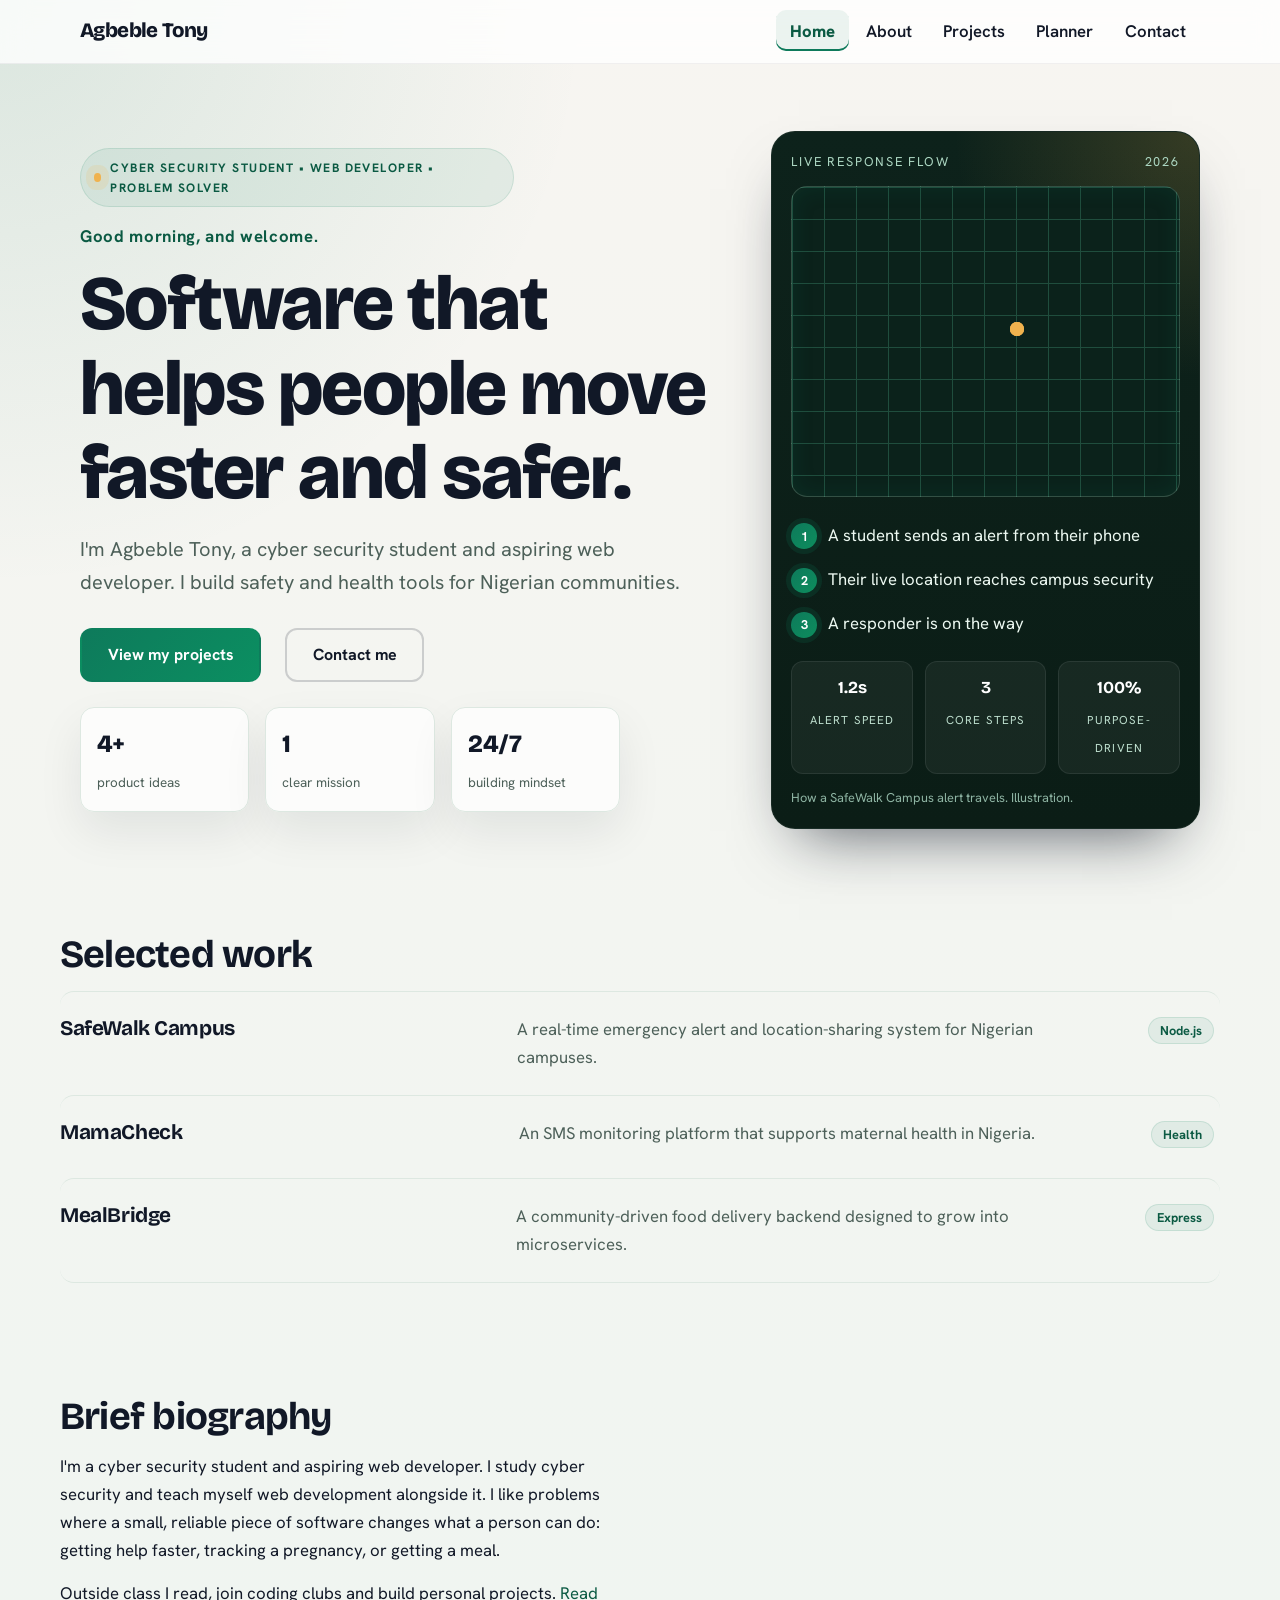
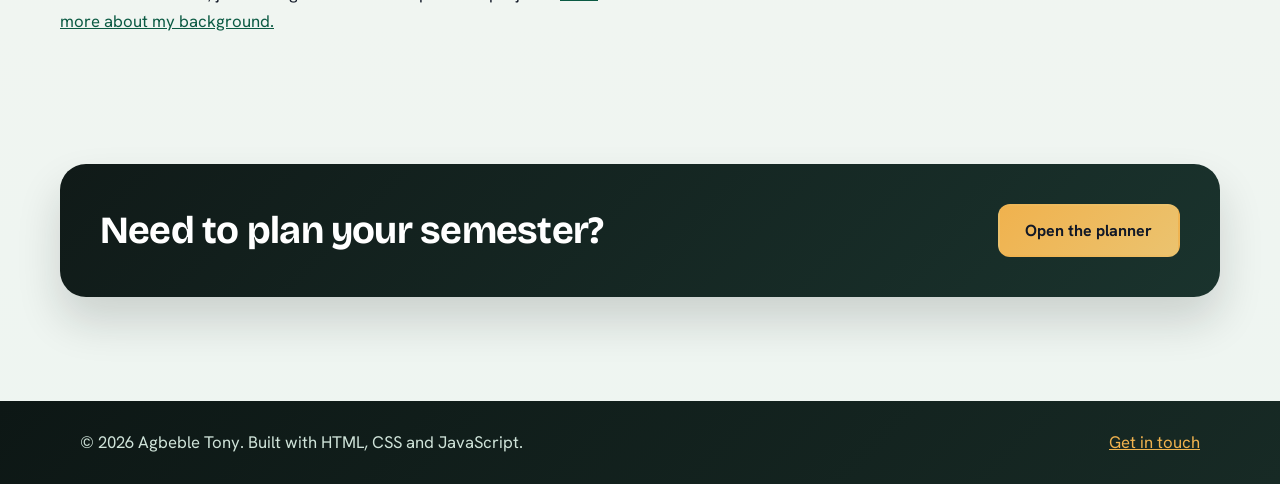
==== commit 5f7a9801: "edited my university date" ====
--- a/student-portfolio/index.html
+++ b/student-portfolio/index.html
@@ -33,8 +33,8 @@
         <h1>Software that helps people move faster and safer.</h1>
         <p class="lead">I'm Agbeble Tony, a cyber security student and aspiring web developer. I build safety and health tools for Nigerian communities.</p>
         <div class="cta-group">
-          <a href="projects.html" class="btn">View my projects</a>
-          <a href="contact.html" class="btn ghost">Contact me</a>
+          <a href="/student-portfolio/projects.html" class="btn">View my projects</a>
+          <a href="/student-portfolio/contact.html" class="btn ghost">Contact me</a>
         </div>
         <div class="hero-stats" aria-label="Quick stats">
           <div><strong>4+</strong><span>product ideas</span></div>
@@ -71,7 +71,7 @@
         <p>An SMS monitoring platform that supports maternal health in Nigeria.</p>
         <span class="tag">Health</span>
       </a>
-      <a class="work-row" href="projects.html">
+      <a class="work-row" href="/student-portfolio/projects.html">
         <h3>MealBridge</h3>
         <p>A community-driven food delivery backend designed to grow into microservices.</p>
         <span class="tag">Express</span>
@@ -80,14 +80,14 @@
 
     <section class="wrap section">
       <h2>Brief biography</h2>
-      <p>I study cyber security and teach myself web development alongside it. I like problems where a small, reliable piece of software changes what a person can do: getting help faster, tracking a pregnancy, or getting a meal.</p>
-      <p>Outside class I read, join coding clubs and build personal projects. <a href="about.html">Read more about my background.</a></p>
+      <p>I'm a cyber security student and aspiring web developer. I study cyber security and teach myself web development alongside it. I like problems where a small, reliable piece of software changes what a person can do: getting help faster, tracking a pregnancy, or getting a meal.</p>
+      <p>Outside class I read, join coding clubs and build personal projects. <a href="/student-portfolio/about.html">Read more about my background.</a></p>
     </section>
 
     <section class="wrap section">
       <div class="band">
         <h2>Need to plan your semester?</h2>
-        <a href="planner.html" class="btn">Open the planner</a>
+        <a href="/student-portfolio/planner.html" class="btn">Open the planner</a>
       </div>
     </section>
   </main>
